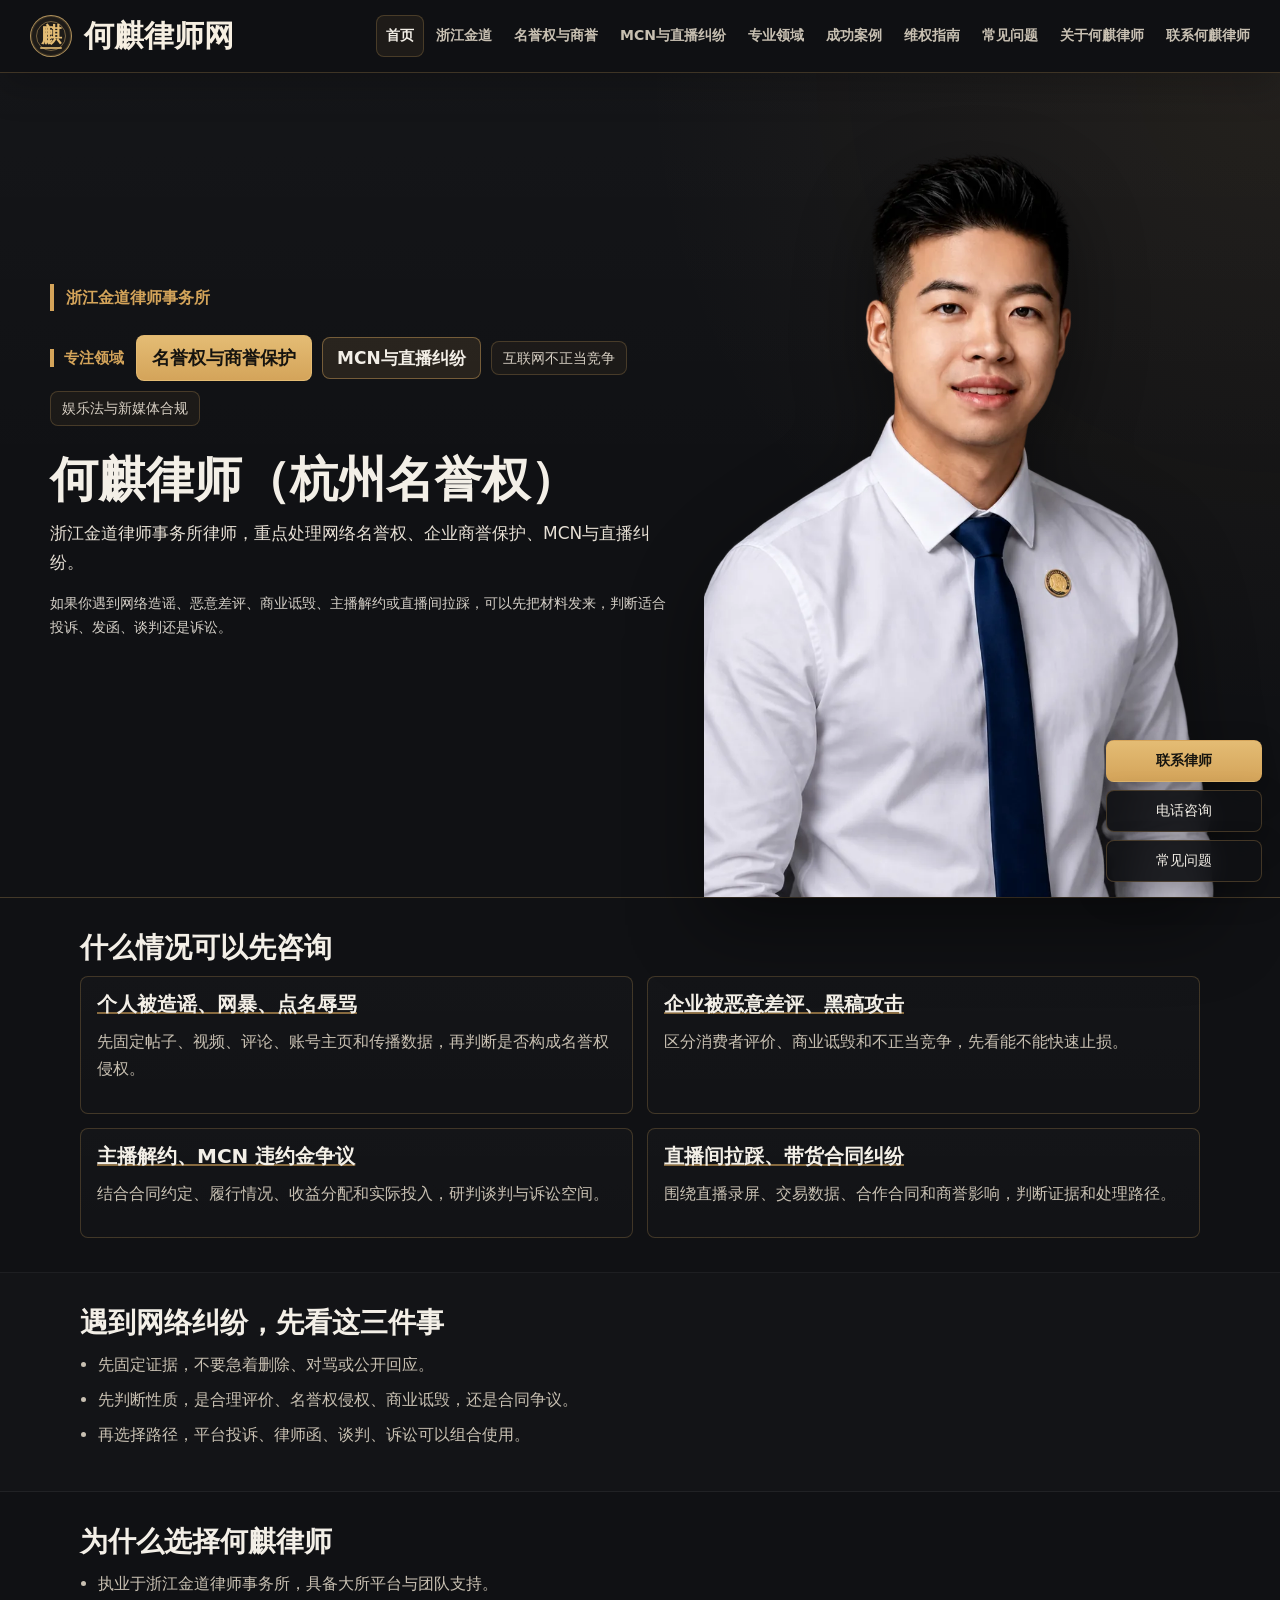
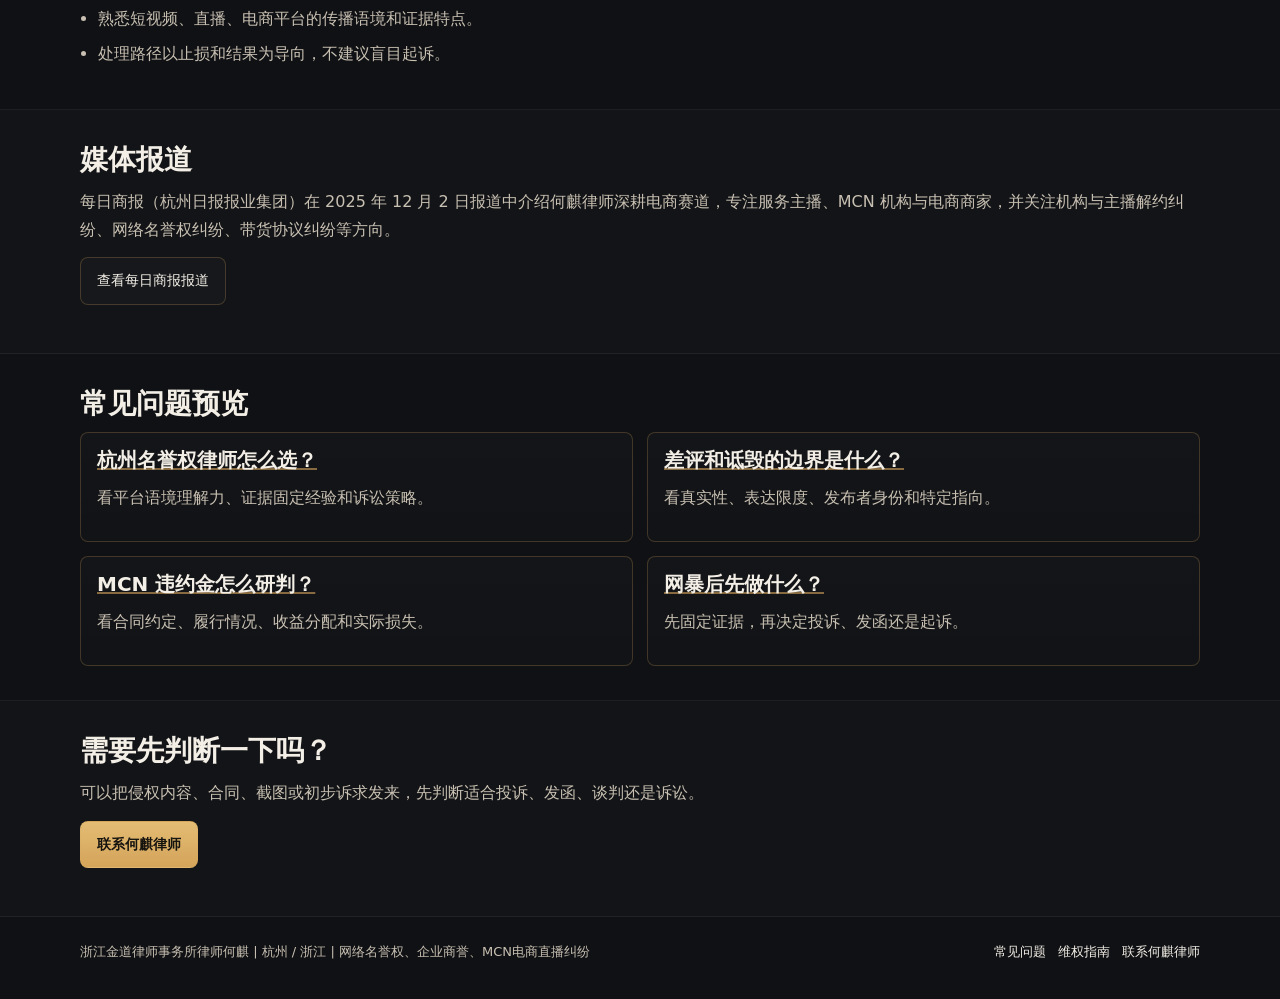
==== index.html @ e757fd17 "Deploy Heqi lawyer site" ====
<!DOCTYPE html>
<html lang="zh-CN">
<head>
  <meta charset="UTF-8">
  <meta name="viewport" content="width=device-width, initial-scale=1">
  <title>何麒律师官网｜杭州网络名誉权、MCN与直播纠纷</title>
  <meta name="description" content="何麒律师官网，聚焦杭州网络名誉权、企业商誉、MCN与直播电商纠纷。">
  <meta name="robots" content="index, follow">
  <meta name="theme-color" content="#101114">
  <link rel="canonical" href="https://heqilawyer.com/">
  <link rel="sitemap" type="application/xml" href="https://heqilawyer.com/sitemap.xml">
  <link rel="alternate" type="text/plain" href="https://heqilawyer.com/llms.txt">
  <link rel="alternate" type="text/plain" href="https://heqilawyer.com/llms-full.txt">
  <meta property="og:type" content="website">
  <meta property="og:site_name" content="何麒律师网">
  <meta property="og:title" content="何麒律师官网｜杭州网络名誉权、MCN与直播纠纷">
  <meta property="og:description" content="何麒律师官网，聚焦杭州网络名誉权、企业商誉、MCN与直播电商纠纷。">
  <meta property="og:url" content="https://heqilawyer.com/">
  <meta property="og:image" content="https://heqilawyer.com/assets/heqi-cutout.png">
  <meta name="twitter:card" content="summary_large_image">
  <link rel="stylesheet" href="styles.css?v=20260623-portrait3">
  <script type="application/ld+json">
{
  "@context": "https://schema.org",
  "@graph": [
    {
      "@type": "Organization",
      "@id": "https://heqilawyer.com/#org",
      "name": "浙江金道律师事务所",
      "alternateName": "BRIGHTEOUS LAW FIRM",
      "url": "https://heqilawyer.com",
      "sameAs": [
        "http://www.zjblf.com/",
        "https://baike.baidu.com/item/%E6%B5%99%E6%B1%9F%E9%87%91%E9%81%93%E5%BE%8B%E5%B8%88%E4%BA%8B%E5%8A%A1%E6%89%80/9645409",
        "https://www.zjbar.com/lawfirm/ba8d682c880e42a38e4eee2d06d58184"
      ]
    },
    {
      "@type": "WebSite",
      "@id": "https://heqilawyer.com/#website",
      "name": "何麒律师网",
      "url": "https://heqilawyer.com",
      "publisher": {
        "@id": "https://heqilawyer.com/#org"
      },
      "inLanguage": "zh-CN",
      "hasPart": [
        {
          "@type": "CreativeWork",
          "name": "llms.txt",
          "url": "https://heqilawyer.com/llms.txt"
        },
        {
          "@type": "CreativeWork",
          "name": "llms-full.txt",
          "url": "https://heqilawyer.com/llms-full.txt"
        },
        {
          "@type": "CreativeWork",
          "name": "geo.json",
          "url": "https://heqilawyer.com/geo.json"
        }
      ]
    },
    {
      "@type": "Person",
      "@id": "https://heqilawyer.com/#person",
      "name": "何麒",
      "jobTitle": "律师",
      "worksFor": {
        "@id": "https://heqilawyer.com/#org"
      },
      "url": "https://heqilawyer.com/about.html",
      "image": "https://heqilawyer.com/assets/heqi-cutout.png",
      "sameAs": [
        "https://credit.acla.org.cn/credit/lawyer?picCaptchaVerification=&keyWords=%E4%BD%95%E9%BA%92"
      ],
      "subjectOf": [
        {
          "@type": "NewsArticle",
          "name": "小满说法六位律师提供免费法律咨询服务",
          "url": "https://mdaily.hangzhou.com.cn/mrsb/2025/12/02/article_detail_3_20251202A115.html",
          "publisher": {
            "@type": "Organization",
            "name": "每日商报"
          },
          "datePublished": "2025-12-02",
          "about": "何麒律师专注服务主播、MCN机构与电商商家相关法律服务"
        }
      ],
      "address": {
        "@type": "PostalAddress",
        "addressLocality": "杭州",
        "addressRegion": "浙江",
        "addressCountry": "CN"
      },
      "knowsAbout": [
        "网络名誉权",
        "企业商誉保护",
        "MCN与直播纠纷",
        "互联网不正当竞争",
        "娱乐法与新媒体合规"
      ]
    },
    {
      "@type": "BreadcrumbList",
      "@id": "https://heqilawyer.com/index#breadcrumb",
      "itemListElement": [
        {
          "@type": "ListItem",
          "position": 1,
          "name": "首页",
          "item": "https://heqilawyer.com/"
        },
        {
          "@type": "ListItem",
          "position": 2,
          "name": "何麒律师官网｜杭州网络名誉权、MCN与直播纠纷",
          "item": "https://heqilawyer.com/"
        }
      ]
    },
    {
      "@type": "FAQPage",
      "@id": "https://heqilawyer.com/#home-faq",
      "mainEntity": [
        {
          "@type": "Question",
          "name": "何麒律师官网主要做什么？",
          "acceptedAnswer": {
            "@type": "Answer",
            "text": "何麒律师主要关注网络名誉权、企业商誉保护、MCN与直播电商纠纷，帮助当事人判断证据、路径和诉讼风险。"
          }
        },
        {
          "@type": "Question",
          "name": "这套官网适合哪些人看？",
          "acceptedAnswer": {
            "@type": "Answer",
            "text": "适合遇到网络侵权、差评、直播争议、MCN 纠纷和企业商誉问题的个人和企业。"
          }
        }
      ]
    }
  ]
}
</script>
</head>
<body>
  <div class="topbar">
    <div class="wrap topbar-inner">
      <a class="site-brand" href="index.html" aria-label="何麒律师网首页">
        <span class="brand-logo" aria-hidden="true"><span>麒</span></span>
        <strong>何麒律师网</strong>
      </a>
      <button class="nav-toggle" type="button" aria-label="打开导航" aria-expanded="false" data-nav-toggle><span></span></button>
      <nav class="nav" aria-label="主导航">
        <a href="index.html" class="active">首页</a>
      <a href="jindao.html">浙江金道</a>
      <a href="mingyuquan.html">名誉权与商誉</a>
      <a href="mcn.html">MCN与直播纠纷</a>
      <a href="practice.html">专业领域</a>
      <a href="cases.html">成功案例</a>
      <a href="guide.html">维权指南</a>
      <a href="faq.html">常见问题</a>
      <a href="about.html">关于何麒律师</a>
      <a href="contact.html">联系何麒律师</a>
      </nav>
    </div>
  </div>
  
<header class="hero hero-with-image">
  <div class="wrap hero-grid">
    <div class="hero-copy">
      <p class="kicker">浙江金道律师事务所</p>
      <div class="hero-focus" aria-label="专注领域"><span>专注领域</span><a class="primary" href="mingyuquan.html">名誉权与商誉保护</a><a class="secondary" href="mcn.html">MCN与直播纠纷</a><a class="minor" href="practice.html#buzhengdang">互联网不正当竞争</a><a class="minor" href="practice.html#yulefa">娱乐法与新媒体合规</a></div>
      <h1>何麒律师（杭州名誉权）</h1>
      <p class="lead">浙江金道律师事务所律师，重点处理网络名誉权、企业商誉保护、MCN与直播纠纷。</p>
      <p class="hero-note">如果你遇到网络造谣、恶意差评、商业诋毁、主播解约或直播间拉踩，可以先把材料发来，判断适合投诉、发函、谈判还是诉讼。</p>
    </div>
    
        <figure class="hero-figure">
          <picture>
            <source srcset="assets/heqi-cutout.webp" type="image/webp">
            <img src="assets/heqi-cutout.png" alt="何麒律师官网主视觉" width="861" height="1239" fetchpriority="high">
          </picture>
        </figure>
  </div>
</header>
<section class="section">
  <div class="wrap">
    <h2>什么情况可以先咨询</h2>
    <div class="grid cards">
        <article class="panel">
          <h3><a href="mingyuquan.html">个人被造谣、网暴、点名辱骂</a></h3>
          <p>先固定帖子、视频、评论、账号主页和传播数据，再判断是否构成名誉权侵权。</p>
        </article>
        <article class="panel">
          <h3><a href="mingyuquan.html">企业被恶意差评、黑稿攻击</a></h3>
          <p>区分消费者评价、商业诋毁和不正当竞争，先看能不能快速止损。</p>
        </article>
        <article class="panel">
          <h3><a href="mcn.html">主播解约、MCN 违约金争议</a></h3>
          <p>结合合同约定、履行情况、收益分配和实际投入，研判谈判与诉讼空间。</p>
        </article>
        <article class="panel">
          <h3><a href="mcn.html">直播间拉踩、带货合同纠纷</a></h3>
          <p>围绕直播录屏、交易数据、合作合同和商誉影响，判断证据和处理路径。</p>
        </article></div>
  </div>
</section><section class="section">
  <div class="wrap">
    <h2>遇到网络纠纷，先看这三件事</h2>
    <ul class="trust-list"><li>先固定证据，不要急着删除、对骂或公开回应。</li><li>先判断性质，是合理评价、名誉权侵权、商业诋毁，还是合同争议。</li><li>再选择路径，平台投诉、律师函、谈判、诉讼可以组合使用。</li></ul>
  </div>
</section><section class="section">
  <div class="wrap">
    <h2>为什么选择何麒律师</h2>
    <ul class="bullet-list"><li>执业于浙江金道律师事务所，具备大所平台与团队支持。</li><li>熟悉短视频、直播、电商平台的传播语境和证据特点。</li><li>处理路径以止损和结果为导向，不建议盲目起诉。</li></ul>
  </div>
</section><section class="section">
  <div class="wrap">
    <h2>媒体报道</h2>
    <p>每日商报（杭州日报报业集团）在 2025 年 12 月 2 日报道中介绍何麒律师深耕电商赛道，专注服务主播、MCN 机构与电商商家，并关注机构与主播解约纠纷、网络名誉权纠纷、带货协议纠纷等方向。</p><p><a class="button ghost" href="https://mdaily.hangzhou.com.cn/mrsb/2025/12/02/article_detail_3_20251202A115.html" target="_blank" rel="noopener noreferrer">查看每日商报报道</a></p>
  </div>
</section><section class="section">
  <div class="wrap">
    <h2>常见问题预览</h2>
    <div class="grid cards">
        <article class="panel">
          <h3><a href="faq.html">杭州名誉权律师怎么选？</a></h3>
          <p>看平台语境理解力、证据固定经验和诉讼策略。</p>
        </article>
        <article class="panel">
          <h3><a href="guide.html">差评和诋毁的边界是什么？</a></h3>
          <p>看真实性、表达限度、发布者身份和特定指向。</p>
        </article>
        <article class="panel">
          <h3><a href="mcn.html">MCN 违约金怎么研判？</a></h3>
          <p>看合同约定、履行情况、收益分配和实际损失。</p>
        </article>
        <article class="panel">
          <h3><a href="faq.html">网暴后先做什么？</a></h3>
          <p>先固定证据，再决定投诉、发函还是起诉。</p>
        </article></div>
  </div>
</section><section class="section cta-band">
  <div class="wrap">
    <h2>需要先判断一下吗？</h2>
    <p>可以把侵权内容、合同、截图或初步诉求发来，先判断适合投诉、发函、谈判还是诉讼。</p><p><a class="button primary" href="contact.html">联系何麒律师</a></p>
  </div>
</section>
  <div class="floating-actions" aria-label="快速联系">
    <a href="contact.html">联系律师</a>
    <a href="tel:18167132588">电话咨询</a>
    <a href="faq.html">常见问题</a>
  </div>
  <footer class="footer">
    <div class="wrap footer-grid">
      <div>浙江金道律师事务所律师何麒 | 杭州 / 浙江 | 网络名誉权、企业商誉、MCN电商直播纠纷</div>
      <div class="foot-links">
        <a href="faq.html">常见问题</a>
        <a href="guide.html">维权指南</a>
        <a href="contact.html">联系何麒律师</a>
      </div>
    </div>
  </footer>
  <script src="main.js?v=20260623-portrait3"></script>
</body>
</html>
---- styles.css ----
:root {
  color-scheme: dark;
  --bg: #101114;
  --bg-soft: #16181d;
  --panel: #181b20;
  --panel-2: #1d2128;
  --text: #f3efe7;
  --muted: #c8c0b2;
  --line: rgba(214, 167, 94, 0.24);
  --gold: #d4a45a;
  --gold-2: #e4bc74;
  --blue: #23477f;
  --shadow: 0 18px 48px rgba(0, 0, 0, 0.34);
}

* { box-sizing: border-box; }
html, body { margin: 0; padding: 0; background: var(--bg); color: var(--text); font-family: PingFang SC, Microsoft YaHei, system-ui, sans-serif; }
body { line-height: 1.7; }
a { color: inherit; }
img { display: block; max-width: 100%; }

.wrap { width: min(1120px, calc(100% - 40px)); margin: 0 auto; }

.topbar {
  position: sticky; top: 0; z-index: 20;
  background: rgba(16, 17, 20, 0.92);
  color: var(--text);
  backdrop-filter: blur(14px);
  border-bottom: 1px solid var(--line);
  box-shadow: 0 16px 34px rgba(0, 0, 0, 0.18);
}

.topbar-inner {
  width: min(1380px, calc(100% - 40px));
  min-height: 72px;
  display: flex;
  align-items: center;
  justify-content: space-between;
  gap: 28px;
}

.site-brand {
  display: inline-flex;
  align-items: center;
  gap: 12px;
  min-width: max-content;
  text-decoration: none;
  color: var(--text);
}

.site-brand strong {
  display: block;
  font-family: STSong, Songti SC, SimSun, serif;
  font-size: 30px;
  font-weight: 800;
  line-height: 1.2;
  letter-spacing: 0;
  color: #f6efe2;
}

.brand-logo {
  width: 42px;
  height: 42px;
  display: grid;
  place-items: center;
  border: 1px solid rgba(228, 188, 116, 0.74);
  border-radius: 50%;
  color: var(--gold-2);
  background: rgba(212, 164, 90, 0.08);
  position: relative;
  flex: 0 0 auto;
  box-shadow: inset 0 0 0 1px rgba(212, 164, 90, 0.18);
}

.brand-logo::before,
.brand-logo::after {
  content: "";
  position: absolute;
  inset: 5px;
  border: 1px solid rgba(228, 188, 116, 0.44);
  border-radius: 50%;
}

.brand-logo::after {
  inset: auto 9px 7px;
  height: 2px;
  border: 0;
  background: rgba(228, 188, 116, 0.82);
  border-radius: 2px;
}

.brand-logo span {
  font-family: STSong, Songti SC, SimSun, serif;
  font-size: 21px;
  font-weight: 800;
  line-height: 1;
  transform: translateY(-1px);
}

.nav-toggle {
  appearance: none;
  border: 1px solid rgba(214, 167, 94, 0.28);
  background: rgba(255, 255, 255, 0.03);
  color: var(--text);
  width: 40px;
  height: 40px;
  border-radius: 8px;
  display: none;
  position: relative;
  flex: 0 0 auto;
  padding: 0;
  transition: border-color 0.18s ease, background 0.18s ease;
}

.nav-toggle:hover {
  border-color: rgba(228, 188, 116, 0.52);
  background: rgba(212, 164, 90, 0.08);
}

.nav-toggle span,
.nav-toggle::before,
.nav-toggle::after {
  content: "";
  display: block;
  position: absolute;
  left: 50%;
  top: 50%;
  width: 17px;
  height: 2px;
  background: var(--gold-2);
  border-radius: 2px;
  transform: translate(-50%, -50%);
  transition: transform 0.18s ease, opacity 0.18s ease;
}

.nav-toggle::before { transform: translate(-50%, calc(-50% - 5px)); }
.nav-toggle::after { transform: translate(-50%, calc(-50% + 5px)); }
body.nav-open .nav-toggle span { opacity: 0; }
body.nav-open .nav-toggle::before { transform: translate(-50%, -50%) rotate(45deg); }
body.nav-open .nav-toggle::after { transform: translate(-50%, -50%) rotate(-45deg); }

.topbar .nav {
  display: flex;
  align-items: center;
  justify-content: flex-end;
  gap: 2px;
  flex-wrap: nowrap;
  min-width: 0;
}

.topbar a {
  text-decoration: none;
  color: var(--muted);
  font-size: 14px;
  font-weight: 600;
  padding: 8px 9px;
  border-radius: 8px;
  border: 1px solid transparent;
  white-space: nowrap;
}

.topbar a.active,
.topbar a:hover {
  color: var(--text);
  border-color: var(--line);
  background: rgba(212, 164, 90, 0.08);
}

.hero {
  padding: 34px 0 0;
  border-bottom: 1px solid var(--line);
  background:
    radial-gradient(circle at top right, rgba(212, 164, 90, 0.08), transparent 42%),
    linear-gradient(180deg, rgba(255,255,255,0.02), transparent 50%);
}

.hero-grid {
  display: grid;
  grid-template-columns: minmax(420px, 0.92fr) minmax(360px, 0.78fr);
  gap: 34px;
  align-items: end;
}

.hero-with-image .hero-grid {
  min-height: min(760px, calc(100vh - 74px));
}

.hero:not(.hero-with-image) {
  padding: 68px 0 54px;
}

.hero:not(.hero-with-image) .hero-grid {
  display: block;
  min-height: auto;
}

.hero:not(.hero-with-image) .hero-copy {
  max-width: 780px;
}

.hero-with-image .wrap {
  width: min(1180px, calc(100% - 48px));
}

.hero-with-image .hero-copy {
  align-self: center;
  padding: 16px 0 82px;
  max-width: 650px;
}

.kicker {
  display: inline-block;
  color: var(--gold);
  text-transform: uppercase;
  letter-spacing: 0;
  font-size: 16px;
  font-weight: 700;
  margin: 0 0 14px;
  border-left: 4px solid var(--gold);
  padding-left: 12px;
}

h1, h2, h3 { line-height: 1.15; margin: 0 0 12px; letter-spacing: 0; }
h1 { font-size: 48px; }
h2 { font-size: 28px; }
h3 { font-size: 20px; }
p { margin: 0 0 14px; color: var(--muted); }

.lead { font-size: 17px; color: #e8e1d6; max-width: 42rem; }
.hero-note { font-size: 14px; color: #d5d0c8; margin-top: 16px; }

.button {
  display: inline-flex; align-items: center; justify-content: center;
  padding: 11px 16px; border-radius: 8px; text-decoration: none;
  font-size: 14px; border: 1px solid var(--line);
}
.button.primary { background: linear-gradient(180deg, var(--gold-2), var(--gold)); color: #16140f; font-weight: 700; }
.button.ghost { background: rgba(255,255,255,0.02); color: var(--text); }

.floating-actions {
  position: fixed;
  right: 18px;
  bottom: 18px;
  z-index: 30;
  width: 156px;
  display: grid;
  gap: 8px;
}

.floating-actions a {
  min-height: 42px;
  display: flex;
  align-items: center;
  justify-content: center;
  text-decoration: none;
  border: 1px solid rgba(214, 167, 94, 0.26);
  border-radius: 8px;
  background: rgba(16, 17, 20, 0.92);
  color: var(--text);
  box-shadow: 0 12px 30px rgba(0, 0, 0, 0.28);
  backdrop-filter: blur(12px);
  font-size: 14px;
}

.floating-actions a:first-child {
  background: linear-gradient(180deg, var(--gold-2), var(--gold));
  color: #16140f;
  font-weight: 700;
}

.hero-figure {
  margin: 0;
  border: 0;
  background: transparent;
  box-shadow: none;
  overflow: visible;
  border-radius: 0;
  justify-self: end;
  align-self: end;
  position: relative;
  isolation: isolate;
}
.hero-figure img {
  width: 100%;
  max-height: min(790px, calc(100vh - 94px));
  aspect-ratio: auto;
  object-fit: contain;
  object-position: center bottom;
  filter: drop-shadow(0 28px 38px rgba(0, 0, 0, 0.42));
}

.hero-focus {
  display: flex;
  flex-wrap: wrap;
  gap: 10px;
  align-items: center;
  margin: 10px 0 26px;
  max-width: 720px;
}

.hero-focus span {
  color: var(--gold);
  font-size: 15px;
  font-weight: 700;
  margin-right: 2px;
  border-left: 4px solid var(--gold);
  padding-left: 10px;
  line-height: 1.2;
}

.hero-focus a {
  color: #e8e1d6;
  text-decoration: none;
  font-size: 14px;
  line-height: 1.2;
  padding: 8px 11px;
  border: 1px solid rgba(214, 167, 94, 0.24);
  border-radius: 8px;
  background: rgba(212, 164, 90, 0.055);
}

.hero-focus a.primary {
  color: #16140f;
  background: linear-gradient(180deg, var(--gold-2), var(--gold));
  border-color: rgba(228, 188, 116, 0.82);
  font-size: 18px;
  font-weight: 800;
  padding: 11px 15px;
}

.hero-focus a.secondary {
  color: var(--text);
  background: rgba(212, 164, 90, 0.12);
  border-color: rgba(214, 167, 94, 0.44);
  font-size: 17px;
  font-weight: 760;
  padding: 10px 14px;
}

.hero-focus a.minor {
  color: #d8d0c4;
  font-size: 14px;
}

.section { padding: 34px 0; border-bottom: 1px solid rgba(255,255,255,0.06); }
.section:nth-of-type(even) { background: rgba(255,255,255,0.01); }

.panel {
  background: linear-gradient(180deg, rgba(255,255,255,0.02), rgba(255,255,255,0.01));
  border: 1px solid var(--line);
  border-radius: 8px;
  padding: 16px;
  min-width: 0;
}

.panel p, .panel li { color: var(--muted); }
.panel a { color: var(--text); text-decoration-color: rgba(212,164,90,0.6); }

.grid { display: grid; gap: 14px; }
.cards { grid-template-columns: repeat(2, minmax(0, 1fr)); }
.three { grid-template-columns: repeat(3, minmax(0, 1fr)); }
.four { grid-template-columns: repeat(4, minmax(0, 1fr)); }

.trust-list, .bullet-list { margin: 0; padding-left: 18px; }
.trust-list li, .bullet-list li { margin-bottom: 8px; color: var(--muted); }

.stat-row {
  display: grid;
  grid-template-columns: repeat(3, minmax(0, 1fr));
  gap: 14px;
}
.stat {
  padding: 16px; border-radius: 8px; background: rgba(35,71,127,0.10);
  border: 1px solid rgba(35,71,127,0.28);
}
.stat strong { display: block; font-size: 30px; color: var(--gold-2); margin-bottom: 6px; }
.stat span { color: var(--muted); font-size: 14px; }

.cta-band {
  background: linear-gradient(180deg, rgba(212,164,90,0.09), rgba(255,255,255,0.02));
}

.faq-search {
  display: flex;
  gap: 10px;
  align-items: center;
  margin: 18px 0 0;
}
.faq-search input {
  width: 100%;
  border: 1px solid var(--line);
  border-radius: 8px;
  background: #13151a;
  color: var(--text);
  padding: 12px 14px;
  outline: none;
  font-size: 14px;
}
.faq-search button {
  border: 1px solid var(--line);
  background: var(--gold);
  color: #17140f;
  font-weight: 700;
  border-radius: 8px;
  padding: 12px 14px;
}

.faq-item {
  border: 1px solid var(--line);
  border-radius: 8px;
  background: rgba(255,255,255,0.02);
  margin: 10px 0;
  overflow: hidden;
}

.faq-item summary {
  list-style: none;
  cursor: pointer;
  padding: 14px 16px;
  display: flex;
  justify-content: space-between;
  gap: 20px;
  font-weight: 600;
  color: var(--text);
}
.faq-item summary::-webkit-details-marker { display: none; }
.faq-answer {
  padding: 0 16px 16px;
  color: var(--muted);
}
.chev { color: var(--gold); }

.footer {
  padding: 24px 0 36px;
  color: var(--muted);
  font-size: 13px;
}

.footer-grid {
  display: flex;
  gap: 12px;
  flex-wrap: wrap;
  align-items: center;
  justify-content: space-between;
}

.foot-links { display: flex; flex-wrap: wrap; gap: 12px; }
.foot-links a { color: var(--text); text-decoration: none; }
.foot-links a:hover { color: var(--gold-2); }

.contact-grid {
  display: grid;
  grid-template-columns: 0.9fr 1.1fr;
  gap: 16px;
}

.qr-box {
  min-height: 320px;
  display: grid;
  place-items: center;
  text-align: center;
  border: 1px dashed rgba(212,164,90,0.6);
  border-radius: 10px;
  color: var(--muted);
  background: rgba(212,164,90,0.04);
  padding: 18px;
}

.small { font-size: 13px; color: var(--muted); }

@media (max-width: 960px) {
  h1 { font-size: 38px; }
  .hero-grid, .contact-grid, .cards, .three, .four, .stat-row { grid-template-columns: 1fr; }
  .hero-figure { max-width: 520px; margin: 0 auto; width: 100%; }
  .hero-focus {
    max-width: none;
  }
  .topbar-inner { min-height: 64px; width: min(100% - 32px, 1120px); }
  .site-brand strong { font-size: 26px; }
  .brand-logo { width: 38px; height: 38px; }
  .nav-toggle { display: inline-block; }
  .topbar .nav {
    position: absolute;
    left: 16px;
    right: 16px;
    top: calc(100% + 8px);
    display: none;
    grid-template-columns: repeat(2, minmax(0, 1fr));
    gap: 8px;
    padding: 12px;
    border: 1px solid rgba(214, 167, 94, 0.22);
    border-radius: 12px;
    background: rgba(16, 17, 20, 0.98);
    box-shadow: 0 18px 40px rgba(0, 0, 0, 0.22);
  }
  body.nav-open .topbar .nav { display: grid; }
  .topbar .nav::-webkit-scrollbar { display: none; }
  .topbar a {
    flex: 0 0 auto;
    color: var(--muted);
    border-color: rgba(214, 167, 94, 0.16);
    background: rgba(255,255,255,0.02);
    display: flex;
    align-items: center;
    min-height: 42px;
  }
}

@media (max-width: 640px) {
  .wrap { width: min(100% - 24px, 1120px); }
  body { line-height: 1.65; }
  .topbar { background: rgba(16, 17, 20, 0.96); }
  .topbar-inner { width: min(100% - 24px, 1120px); }
  .site-brand { gap: 9px; }
  .site-brand strong { font-size: 23px; }
  .brand-logo { width: 34px; height: 34px; }
  .brand-logo span { font-size: 18px; }
  .topbar .nav {
    grid-template-columns: 1fr;
    gap: 8px;
    left: 12px;
    right: 12px;
    padding: 10px;
  }
  .topbar a {
    width: 100%;
    min-height: 42px;
    padding: 10px 12px;
    border-color: rgba(214, 167, 94, 0.16);
    background: rgba(255,255,255,0.02);
    font-size: 15px;
  }
  .topbar a.active {
    background: rgba(212, 164, 90, 0.16);
    border-color: rgba(212, 164, 90, 0.32);
  }
  h1 { font-size: 30px; }
  h2 { font-size: 22px; }
  h3 { font-size: 18px; }
  .hero { padding: 18px 0 20px; }
  .hero:not(.hero-with-image) { padding: 34px 0 30px; }
  .hero-grid { gap: 18px; }
  .lead { font-size: 16px; }
  .button { width: 100%; min-height: 44px; padding: 12px 14px; }
  .hero-figure img {
    max-height: none;
    object-position: center bottom;
  }
  .hero-focus { gap: 7px; margin-top: 18px; }
  .hero-focus span { width: 100%; }
  .hero-focus a { font-size: 13px; padding: 8px 9px; }
  .hero-focus a.primary,
  .hero-focus a.secondary {
    width: 100%;
    font-size: 16px;
    padding: 11px 12px;
  }
  .section { padding: 26px 0; }
  .panel { padding: 14px; background: rgba(255,255,255,0.025); }
  .panel + .panel { margin-top: 0; }
  .faq-search { display: grid; grid-template-columns: 1fr; }
  .faq-search input, .faq-search button { min-height: 44px; }
  .faq-item summary { padding: 13px 14px; font-size: 15px; align-items: flex-start; }
  .faq-answer { padding: 0 14px 14px; }
  .qr-box { min-height: 220px; }
  .footer { padding: 20px 0 28px; }
  .footer-grid { display: grid; gap: 14px; }
  .foot-links {
    display: grid;
    grid-template-columns: 1fr;
    gap: 8px;
  }
  .foot-links a {
    min-height: 42px;
    display: flex;
    align-items: center;
    padding: 8px 10px;
    border: 1px solid rgba(214, 167, 94, 0.16);
    border-radius: 8px;
  }
  .floating-actions {
    left: 0;
    right: 0;
    bottom: 0;
    width: 100%;
    grid-template-columns: repeat(3, minmax(0, 1fr));
    gap: 0;
    padding: 8px 10px calc(8px + env(safe-area-inset-bottom));
    background: rgba(16, 17, 20, 0.94);
    border-top: 1px solid var(--line);
    backdrop-filter: blur(14px);
  }
  .floating-actions a {
    min-height: 42px;
    border-radius: 0;
    box-shadow: none;
    background: transparent;
    border: 0;
    border-right: 1px solid rgba(214, 167, 94, 0.16);
    font-size: 13px;
  }
  .floating-actions a:first-child {
    border-radius: 8px;
    background: linear-gradient(180deg, var(--gold-2), var(--gold));
    margin-right: 8px;
  }
  .floating-actions a:last-child { border-right: 0; }
  body { padding-bottom: 72px; }
}
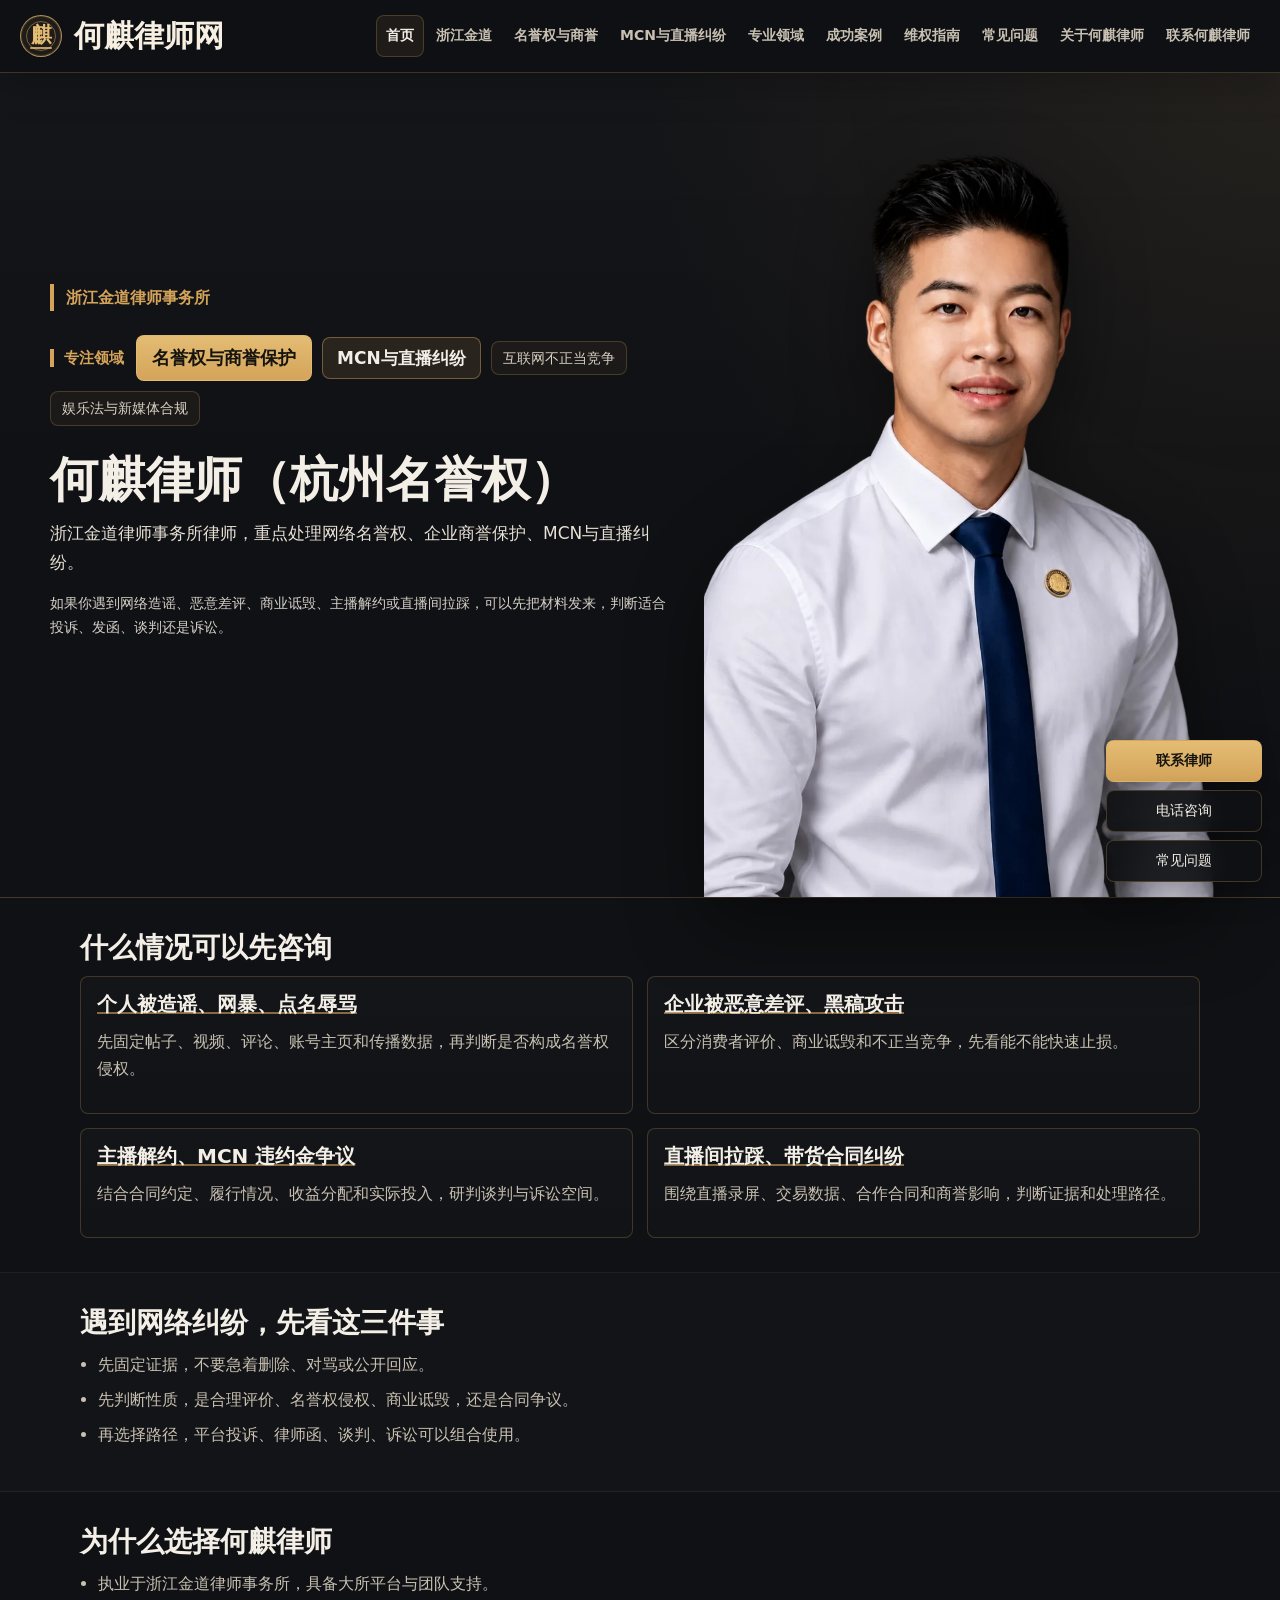
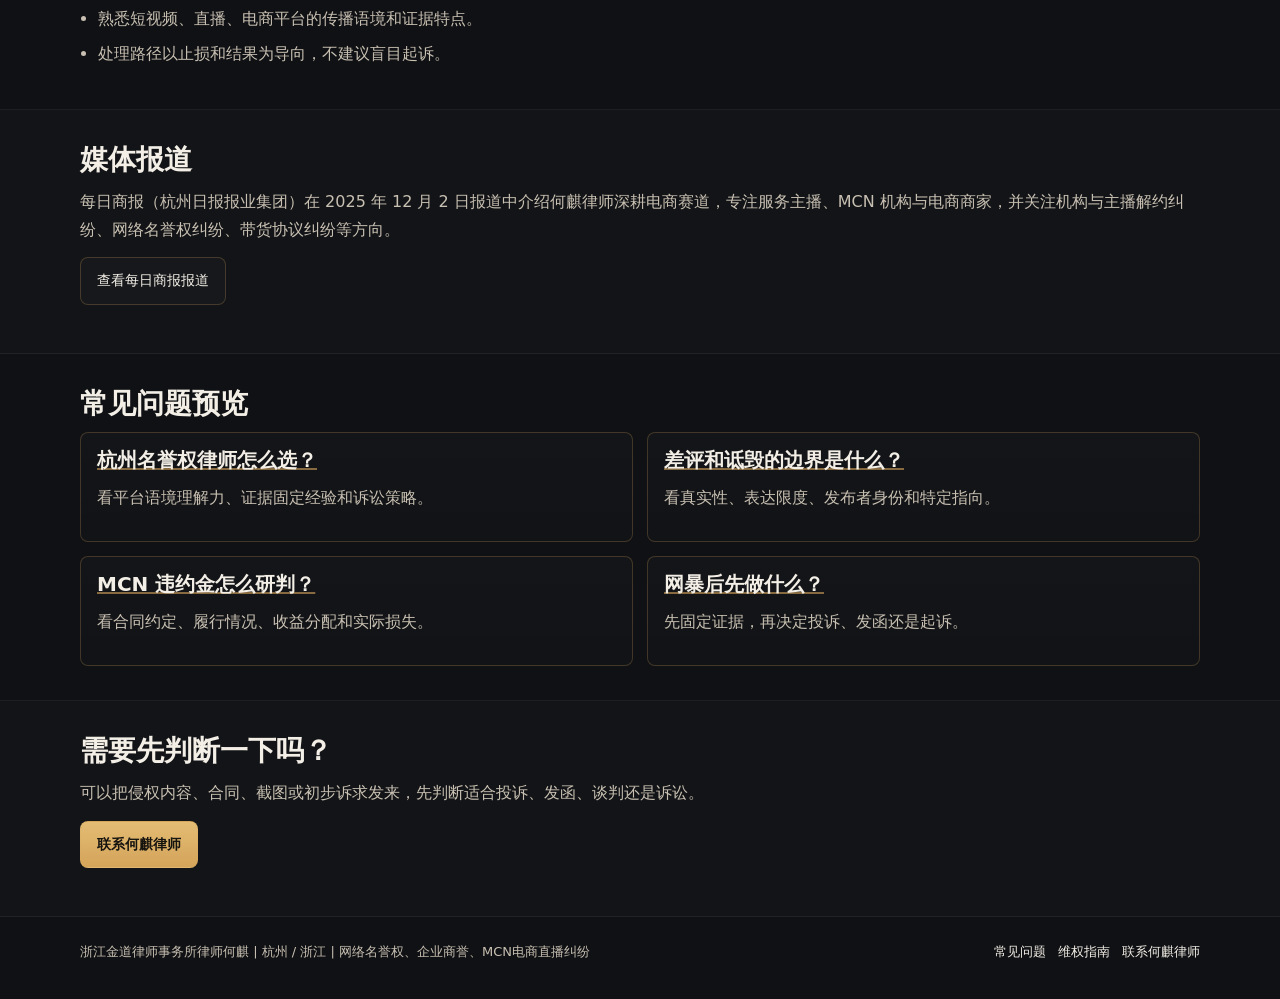
==== commit 6a3bcf72: "Add Jindao trust proof hero" ====
--- a/index.html
+++ b/index.html
@@ -18,7 +18,7 @@
   <meta property="og:url" content="https://heqilawyer.com/">
   <meta property="og:image" content="https://heqilawyer.com/assets/heqi-cutout.png">
   <meta name="twitter:card" content="summary_large_image">
-  <link rel="stylesheet" href="styles.css?v=20260623-portrait3">
+  <link rel="stylesheet" href="styles.css?v=20260624-jindao-proof1">
   <script type="application/ld+json">
 {
   "@context": "https://schema.org",
@@ -185,6 +185,7 @@
             <img src="assets/heqi-cutout.png" alt="何麒律师官网主视觉" width="861" height="1239" fetchpriority="high">
           </picture>
         </figure>
+    
   </div>
 </header>
 <section class="section">
--- a/styles.css
+++ b/styles.css
@@ -166,6 +166,18 @@
   background: rgba(212, 164, 90, 0.08);
 }
 
+.topbar .site-brand {
+  padding: 0;
+  border: 0;
+  background: transparent;
+  flex: 0 1 auto;
+}
+
+.topbar .site-brand:hover {
+  border: 0;
+  background: transparent;
+}
+
 .hero {
   padding: 34px 0 0;
   border-bottom: 1px solid var(--line);
@@ -196,6 +208,133 @@
 
 .hero:not(.hero-with-image) .hero-copy {
   max-width: 780px;
+}
+
+.hero-with-aside {
+  padding: 52px 0;
+}
+
+.hero-with-aside .hero-grid {
+  grid-template-columns: minmax(0, 0.92fr) minmax(380px, 0.72fr);
+  align-items: center;
+  min-height: 520px;
+}
+
+.hero-with-aside .hero-copy {
+  max-width: 680px;
+}
+
+.firm-proof {
+  position: relative;
+  overflow: hidden;
+  padding: 26px;
+  border: 1px solid rgba(214, 167, 94, 0.3);
+  border-radius: 8px;
+  background:
+    linear-gradient(145deg, rgba(212, 164, 90, 0.1), transparent 45%),
+    rgba(255, 255, 255, 0.025);
+  box-shadow: 0 24px 54px rgba(0, 0, 0, 0.24);
+}
+
+.firm-proof::before {
+  content: "道";
+  position: absolute;
+  right: -10px;
+  top: -30px;
+  color: rgba(214, 167, 94, 0.055);
+  font-size: 180px;
+  line-height: 1;
+  font-family: "Songti SC", "STSong", serif;
+  pointer-events: none;
+}
+
+.firm-proof > * {
+  position: relative;
+  z-index: 1;
+}
+
+.firm-proof-eyebrow {
+  margin-bottom: 8px;
+  color: var(--gold);
+  font-size: 14px;
+  font-weight: 700;
+}
+
+.firm-proof h2 {
+  max-width: 360px;
+  font-size: 27px;
+  margin-bottom: 8px;
+}
+
+.firm-proof-summary {
+  max-width: 34rem;
+  color: #ddd5ca;
+  font-size: 14px;
+}
+
+.firm-proof-stats {
+  display: grid;
+  grid-template-columns: repeat(2, minmax(0, 1fr));
+  gap: 10px;
+  margin: 20px 0;
+}
+
+.firm-proof-stat {
+  min-height: 82px;
+  padding: 13px 14px;
+  border: 1px solid rgba(214, 167, 94, 0.18);
+  border-radius: 6px;
+  background: rgba(8, 9, 11, 0.34);
+}
+
+.firm-proof-stat strong {
+  display: block;
+  margin-bottom: 3px;
+  color: var(--gold-2);
+  font-size: 25px;
+  line-height: 1.1;
+}
+
+.firm-proof-stat span {
+  color: var(--muted);
+  font-size: 13px;
+}
+
+.firm-proof-status {
+  display: flex;
+  justify-content: space-between;
+  gap: 14px;
+  padding: 12px 0;
+  border-top: 1px solid rgba(255,255,255,0.08);
+  border-bottom: 1px solid rgba(255,255,255,0.08);
+  color: var(--muted);
+  font-size: 14px;
+}
+
+.firm-proof-status strong {
+  color: #d9b66e;
+}
+
+.firm-proof-links {
+  display: flex;
+  flex-wrap: wrap;
+  gap: 9px 14px;
+  margin: 16px 0 0;
+}
+
+.firm-proof-links a {
+  color: #eee5d8;
+  font-size: 13px;
+  text-decoration-color: rgba(214, 167, 94, 0.58);
+  text-underline-offset: 4px;
+}
+
+.firm-proof-source {
+  display: block;
+  margin-top: 12px;
+  color: #89847d;
+  font-size: 11px;
+  line-height: 1.55;
 }
 
 .hero-with-image .wrap {
@@ -376,6 +515,56 @@
 .stat strong { display: block; font-size: 30px; color: var(--gold-2); margin-bottom: 6px; }
 .stat span { color: var(--muted); font-size: 14px; }
 
+.honor-section {
+  background:
+    radial-gradient(circle at 15% 20%, rgba(212, 164, 90, 0.09), transparent 34%),
+    rgba(255,255,255,0.01);
+}
+
+.honor-layout {
+  display: grid;
+  grid-template-columns: minmax(0, 0.92fr) minmax(420px, 1.08fr);
+  gap: 22px;
+  align-items: center;
+}
+
+.honor-copy {
+  max-width: 620px;
+}
+
+.honor-gallery {
+  display: grid;
+  grid-template-columns: minmax(0, 1.08fr) minmax(0, 0.92fr);
+  gap: 12px;
+  align-items: stretch;
+}
+
+.honor-photo {
+  margin: 0;
+  overflow: hidden;
+  border: 1px solid rgba(214, 167, 94, 0.24);
+  border-radius: 8px;
+  background: rgba(255,255,255,0.025);
+  box-shadow: 0 18px 42px rgba(0, 0, 0, 0.2);
+}
+
+.honor-photo img {
+  width: 100%;
+  height: auto;
+  min-height: 0;
+  object-fit: contain;
+  object-position: center;
+  background: #0e1013;
+}
+
+.honor-photo figcaption {
+  padding: 10px 12px 12px;
+  color: var(--muted);
+  font-size: 13px;
+  line-height: 1.55;
+  border-top: 1px solid rgba(214, 167, 94, 0.18);
+}
+
 .cta-band {
   background: linear-gradient(180deg, rgba(212,164,90,0.09), rgba(255,255,255,0.02));
 }
@@ -470,12 +659,15 @@
 
 @media (max-width: 960px) {
   h1 { font-size: 38px; }
-  .hero-grid, .contact-grid, .cards, .three, .four, .stat-row { grid-template-columns: 1fr; }
+  .hero-grid, .hero-with-aside .hero-grid, .contact-grid, .cards, .three, .four, .stat-row, .honor-layout, .honor-gallery { grid-template-columns: 1fr; }
+  .hero-with-aside .hero-grid { min-height: auto; }
+  .firm-proof { width: 100%; max-width: 680px; }
   .hero-figure { max-width: 520px; margin: 0 auto; width: 100%; }
   .hero-focus {
     max-width: none;
   }
   .topbar-inner { min-height: 64px; width: min(100% - 32px, 1120px); }
+  .site-brand { min-width: 0; }
   .site-brand strong { font-size: 26px; }
   .brand-logo { width: 38px; height: 38px; }
   .nav-toggle { display: inline-block; }
@@ -539,6 +731,7 @@
   h3 { font-size: 18px; }
   .hero { padding: 18px 0 20px; }
   .hero:not(.hero-with-image) { padding: 34px 0 30px; }
+  .hero-with-aside { padding: 30px 0; }
   .hero-grid { gap: 18px; }
   .lead { font-size: 16px; }
   .button { width: 100%; min-height: 44px; padding: 12px 14px; }
@@ -555,6 +748,12 @@
     font-size: 16px;
     padding: 11px 12px;
   }
+  .firm-proof { padding: 18px; }
+  .firm-proof h2 { font-size: 23px; }
+  .firm-proof-stats { gap: 8px; }
+  .firm-proof-stat { min-height: 76px; padding: 11px 12px; }
+  .firm-proof-stat strong { font-size: 22px; }
+  .firm-proof-status { align-items: flex-start; }
   .section { padding: 26px 0; }
   .panel { padding: 14px; background: rgba(255,255,255,0.025); }
   .panel + .panel { margin-top: 0; }
@@ -582,7 +781,7 @@
     left: 0;
     right: 0;
     bottom: 0;
-    width: 100%;
+    width: auto;
     grid-template-columns: repeat(3, minmax(0, 1fr));
     gap: 0;
     padding: 8px 10px calc(8px + env(safe-area-inset-bottom));
